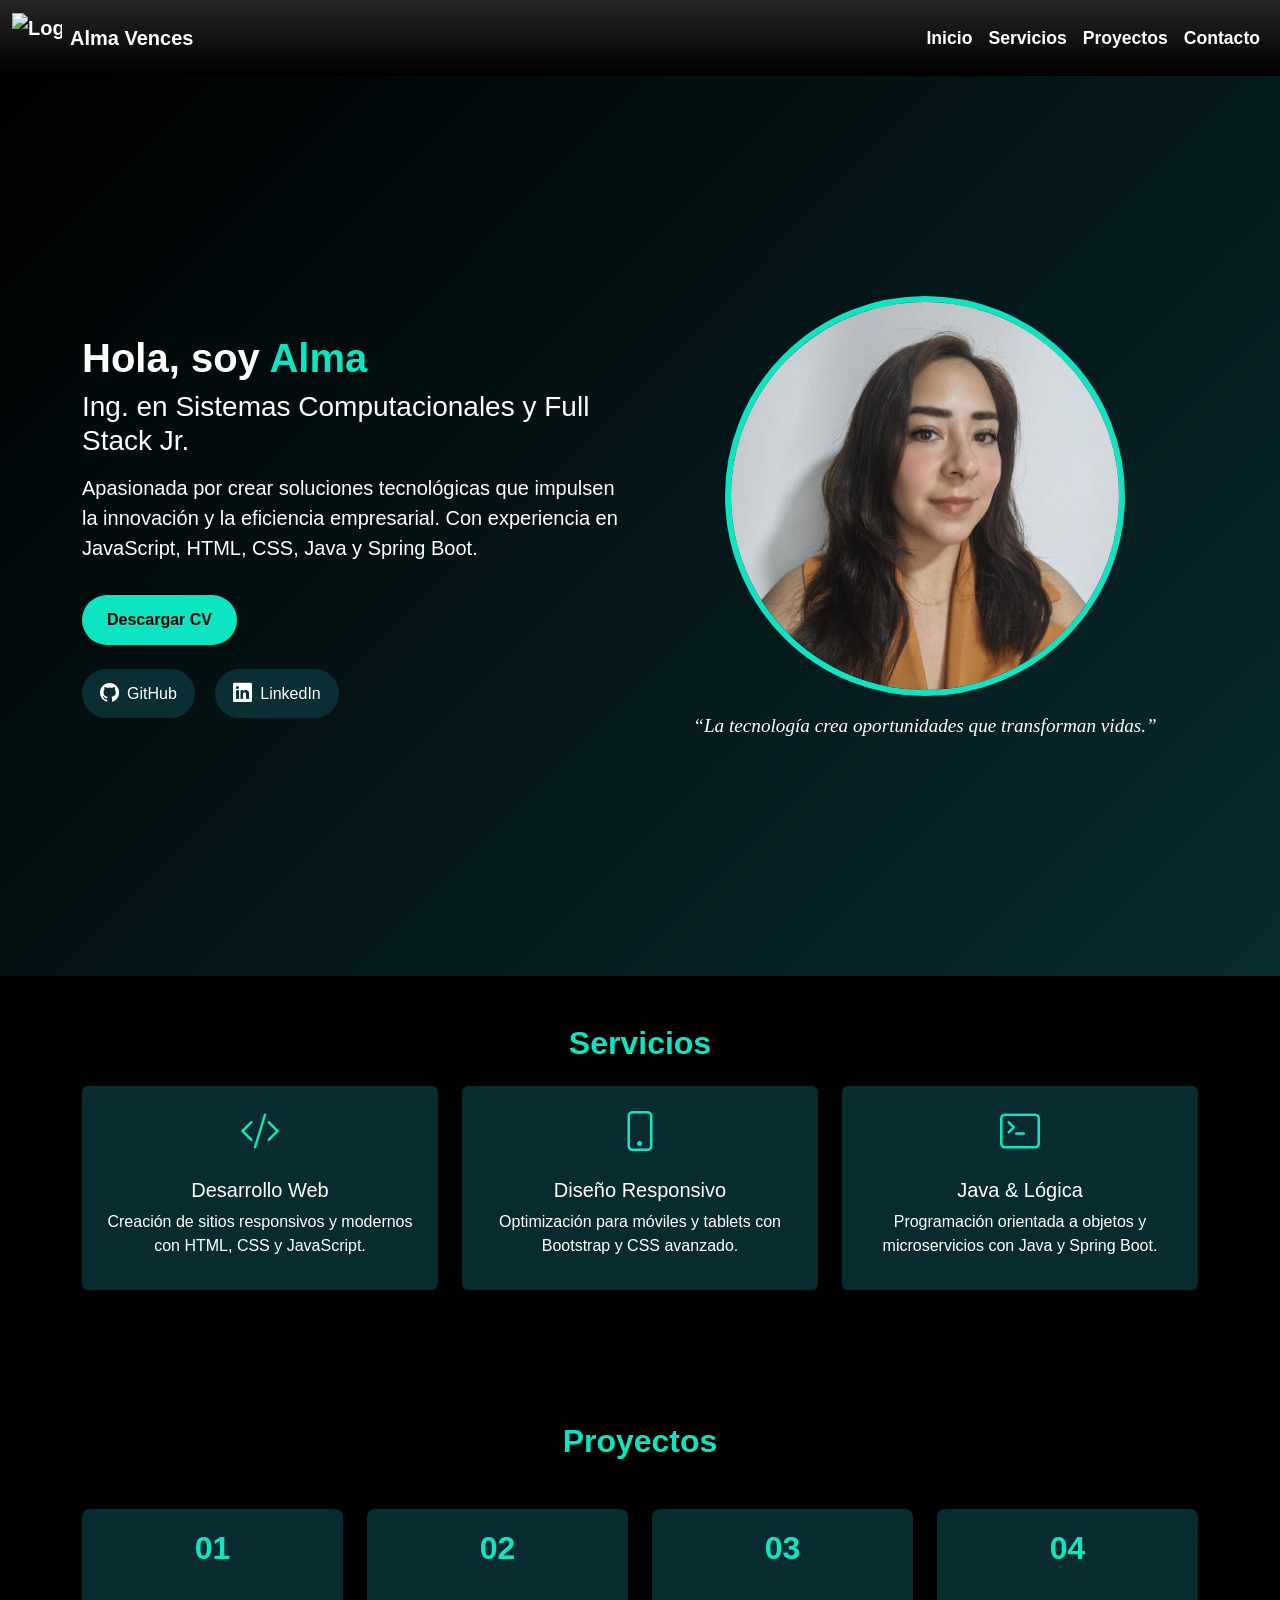
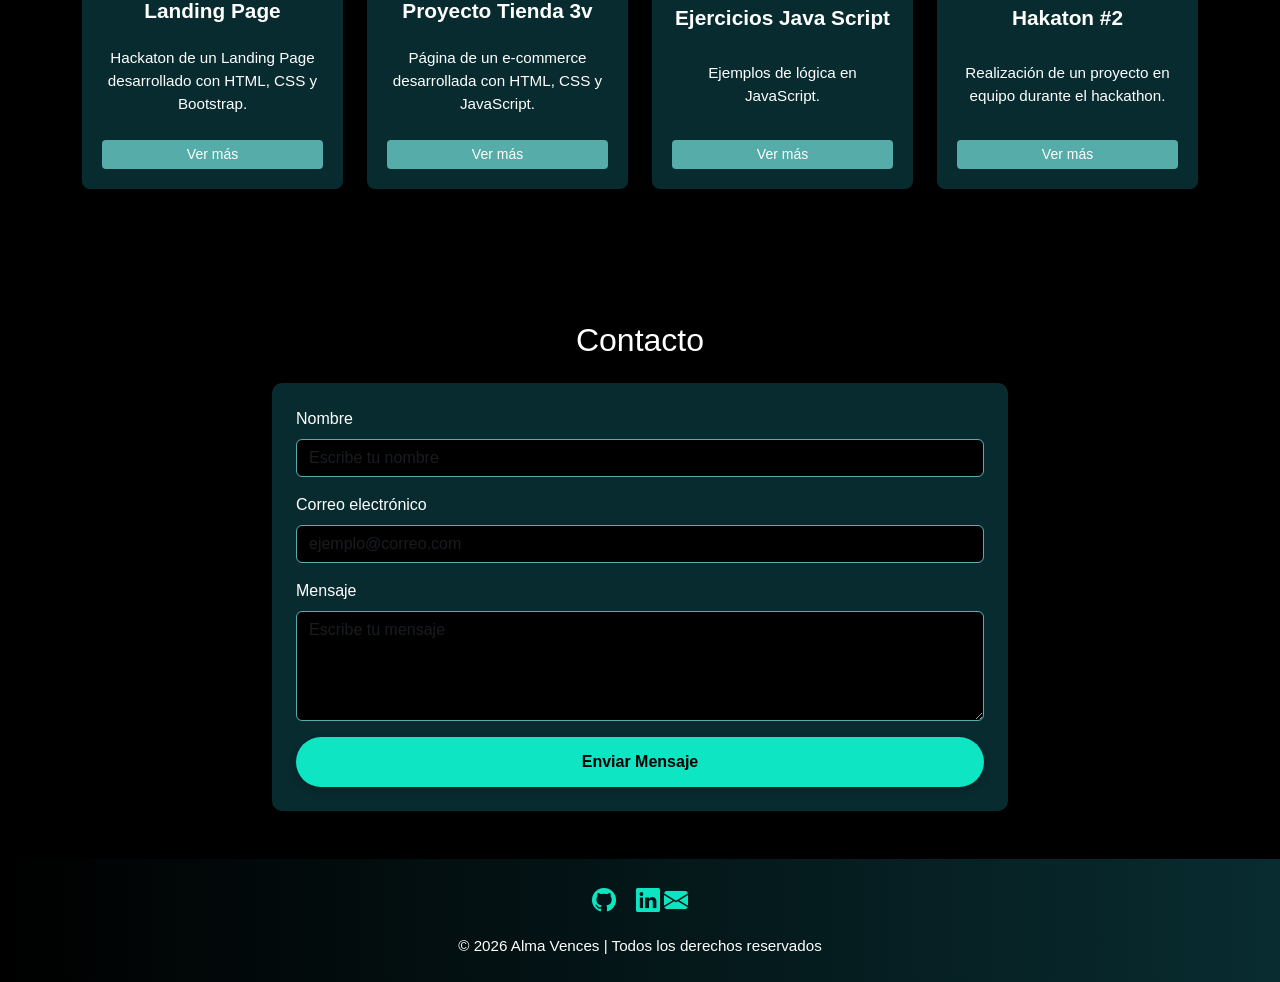
==== index.html @ 5c19abe3 "Se realiza correciones index" ====
<!DOCTYPE html>
<html lang="es">
<head>
  <meta charset="UTF-8">
  <meta name="viewport" content="width=device-width, initial-scale=1.0">
  <title>Portafolio Alma</title>

  <!-- Bootstrap -->
  <link href="https://cdn.jsdelivr.net/npm/bootstrap@5.3.2/dist/css/bootstrap.min.css" rel="stylesheet">
  <link rel="stylesheet" href="https://cdn.jsdelivr.net/npm/bootstrap-icons@1.11.1/font/bootstrap-icons.css">
  <!-- CSS propio -->
  <link rel="stylesheet" href="../css/style.css">
</head>
<body>
 
<!--Barra de navegación -->
  
<nav class="navbar navbar-expand-lg navbar-dark bg-gradient">
  <div class="container-fluid">
    <a class="navbar-brand d-flex align-items-center" href="#">
      <img src="https://cdn-icons-png.flaticon.com/512/2115/2115955.png" alt="Logo" width="50" height="50" class="me-2">
      <span class="fw-bold">Alma Vences</span>
    </a>
    <button class="navbar-toggler" type="button" data-bs-toggle="collapse" data-bs-target="#menu">
      <span class="navbar-toggler-icon"></span>
    </button>
    <div class="collapse navbar-collapse" id="menu" style="justify-content: flex-end;">
      <ul class="navbar-nav ms-auto">
        <li class="nav-item"><a class="nav-link" href="#inicio">Inicio</a></li>
        <li class="nav-item"><a class="nav-link" href="#servicios">Servicios</a></li>
        <li class="nav-item"><a class="nav-link" href="#proyectos">Proyectos</a></li>
        <li class="nav-item"><a class="nav-link" href="#contacto">Contacto</a></li>
      </ul>
    </div>
  </div>
</nav>

  <!-- Sección principal -->
<section id="inicio" class="d-flex align-items-center justify-content-center">
  <div class="container">
    <div class="row align-items-center">
      
      <!-- Texto de presentación (lado izquierdo) -->
      <div class="col-md-6 text-light">
        <h1 class="fw-bold">Hola, soy <span class="text-beige">Alma</span></h1>
        <h3 class="mb-3">Ing. en Sistemas Computacionales y Full Stack Jr.</h3>
        <p class="lead">
          Apasionada por crear soluciones tecnológicas que impulsen la innovación y la eficiencia empresarial.
          Con experiencia en JavaScript, HTML, CSS, Java y Spring Boot.
        </p>
        <button class="btn btn-cv mt-3"> Descargar CV</button>

        <!-- Íconos sociales -->
        <div class="mt-4 social-icons">
          <a href="https://github.com/tuusuario" target="_blank" class="btn-social me-3">
            <i class="bi bi-github"></i> GitHub
          </a>
          <a href="https://www.linkedin.com/in/tuusuario" target="_blank" class="btn-social">
            <i class="bi bi-linkedin"></i> LinkedIn
          </a>
        </div>
      </div>
      
      <!-- Imagen y frase (lado derecho) -->
      <div class="col-md-6 text-center">
        <img src="../assets/foto_linkedin.jpeg" class="foto-perfil mb-3" alt="Foto Alma">
        <p class="frase-sobre-imagen">“La tecnología crea oportunidades que transforman vidas.”</p>
      </div>
    </div>
  </div>
</section>


  <!-- Sección Servicios -->
<section id="servicios" class="container my-5">
  <h2 class="text-center mb-4">Servicios</h2>
  <div class="row text-center">
    
    <!-- Card 1 -->
    <div class="col-md-4 mb-4">
      <div class="card shadow servicio-card">
        <div class="card-body">
          <i class="bi bi-code-slash fs-1 text-acento"></i>
          <h5 class="mt-3">Desarrollo Web</h5>
          <p>Creación de sitios responsivos y modernos con HTML, CSS y JavaScript.</p>
        </div>
      </div>
    </div>
    
    <!-- Card 2 -->
    <div class="col-md-4 mb-4">
      <div class="card shadow servicio-card">
        <div class="card-body">
          <i class="bi bi-phone fs-1 text-acento"></i>
          <h5 class="mt-3">Diseño Responsivo</h5>
          <p>Optimización para móviles y tablets con Bootstrap y CSS avanzado.</p>
        </div>
      </div>
    </div>
    
    <!-- Card 3 -->
    <div class="col-md-4 mb-4">
      <div class="card shadow servicio-card">
        <div class="card-body">
          <i class="bi bi-terminal fs-1 text-acento"></i>
          <h5 class="mt-3">Java & Lógica</h5>
          <p>Programación orientada a objetos y microservicios con Java y Spring Boot.</p>
        </div>
      </div>
    </div>
    
  </div>
</section>

<!-- Sección Proyectos -->
<section id="proyectos" class="proyectos-section">
  <div class="container">
    <h2 class="text-center mb-5">Proyectos</h2>
    <div class="row">
      
      <!-- Proyecto 1 -->
      <div class="col-md-3 mb-4">
        <div class="proyecto-card">
          <h4>01</h4>
          <h5>Landing Page</h5>
          <p>Hackaton de un Landing Page desarrollado con HTML, CSS y Bootstrap.</p>
          <a href="https://github.com/vences10/LandingPage.git" class="btn btn-sm btn-acento">Ver más</a>
        </div>
      </div>
      
      <!-- Proyecto 2 -->
      <div class="col-md-3 mb-4">
        <div class="proyecto-card">
          <h4>02</h4>
          <h5>Proyecto Tienda 3v </h5>
          <p>Página de un e-commerce desarrollada con HTML, CSS y JavaScript.</p>
          <a href="https://github.com/FerIqm1993/Proyecto-Integrador-Generation.git" class="btn btn-sm btn-acento">Ver más</a>
        </div>
      </div>
      
      <!-- Proyecto 3 -->
      <div class="col-md-3 mb-4">
        <div class="proyecto-card">
          <h4>03</h4>
          <h5>Ejercicios Java Script</h5>
          <p>Ejemplos de lógica en JavaScript.</p>
          <a href="https://github.com/vences10/JavaScript-Ejercicios.git" class="btn btn-sm btn-acento">Ver más</a>
        </div>
      </div>
      
      <!-- Proyecto 4 -->
      <div class="col-md-3 mb-4">
        <div class="proyecto-card">
          <h4>04</h4>
          <h5>Hakaton #2</h5>
          <p>Realización de un proyecto en equipo durante el hackathon.</p>
          <a href="#" class="btn btn-sm btn-acento">Ver más</a>
        </div>
      </div>
      
    </div>
  </div>
</section>



<!-- Sección Contacto -->
<section id="contacto" class="container my-5">
  <h2 class="text-center mb-4">Contacto</h2>
  <div class="row justify-content-center">
    <div class="col-md-8">
      <form id="form-contacto" class="p-4 contacto-form">
        <div class="mb-3">
          <label for="nombre" class="form-label">Nombre</label>
          <input type="text" id="nombre" class="form-control" placeholder="Escribe tu nombre">
        </div>
        <div class="mb-3">
          <label for="email" class="form-label">Correo electrónico</label>
          <input type="email" id="email" class="form-control" placeholder="ejemplo@correo.com">
        </div>
        <div class="mb-3">
          <label for="mensaje" class="form-label">Mensaje</label>
          <textarea id="mensaje" class="form-control" rows="4" placeholder="Escribe tu mensaje"></textarea>
        </div>
        <button type="submit" class="btn btn-cv w-100">Enviar Mensaje</button>
      </form>
    </div>
  </div>
</section>

<!-- Footer -->
<footer class="footer mt-5">
  <div class="container text-center py-4">
    <div class="social-icons mb-3">
      <a href="#" class="me-3"><i class="bi bi-github"></i></a>
      <a href="#"><i class="bi bi-linkedin"></i></a>
      <a href="#"><i class="bi bi-envelope-fill"></i></a>
    </div>
    <p class="mb-0">© 2026 Alma Vences | Todos los derechos reservados</p>
  </div>
</footer>

<!-- Scripts -->
<script src="https://cdn.jsdelivr.net/npm/sweetalert2@11"></script>
<script src="https://cdn.jsdelivr.net/npm/bootstrap@5.3.2/dist/js/bootstrap.bundle.min.js"></script>

</body>
</html>
---- css/style.css ----
/* ======= Paleta de colores======== */
:root {
  --fondo-principal: #000000;      /* Negro profundo para el fondo principal */
  --fondo-secundario: #0a353ad3;   /* Gris oscuro metalizado para contrastes */
  --color-acento: #0ef1ccf1;       /* Verde/teal eléctrico para botones y CTA */
  --color-detalle: #55aca9;        /* Azul verdoso para detalles y hover */
  --texto-principal: #ffffff;      /* Blanco brillante para texto principal */
  --texto-secundario: #a1a1aa;     /* Gris neutro para texto secundario */
}

/* ========Estilos generales========== */
body {
  background-color: var(--fondo-principal);
  font-family: 'Poppins', sans-serif;
  color: var(--texto-principal);
}

/* =========Barra de navegación============ */
.navbar {
  font-weight: 700;
  font-size: 1.1rem;
  background: var(--fondo-principal);
}
.navbar .nav-link {
  color: var(--texto-principal) !important;
}
.navbar .nav-link:hover {
  color: var(--color-acento) !important;
}

/* Texto destacado en títulos */
.text-beige {
  color: var(--color-acento);
  font-weight: bold;
}

/* Fondo degradado del header */
.bg-gradient {
  background: linear-gradient(90deg, var(--fondo-principal), var(--fondo-secundario));
}

/* ======= Botón CV============= */
.btn-cv {
  background-color: var(--color-acento);
  color: var(--fondo-principal);
  font-weight: bold;
  padding: 12px 24px;
  border-radius: 30px;
  transition: all 0.3s ease;
  box-shadow: 0 4px 10px rgba(0,0,0,0.2);
}
.btn-cv:hover {
  background-color: var(--color-detalle);
  color: var(--texto-principal);
  transform: scale(1.05);
}

/* ==========
Botones sociales (GitHub / LinkedIn)
========== */
.btn-social {
  display: inline-flex;
  align-items: center;
  gap: 8px;
  background-color: var(--fondo-secundario);
  color: var(--texto-principal);
  padding: 10px 18px;
  border-radius: 30px;
  font-weight: 500;
  text-decoration: none;
  transition: all 0.3s ease;
}
.btn-social:hover {
  background-color: var(--color-acento);
  color: var(--fondo-principal);
  transform: scale(1.05);
}
.btn-social i {
  font-size: 1.2rem;
}

/* ========
Hero (sección inicio)
========= */
#inicio {
  height: 100vh;
  background: linear-gradient(135deg, var(--fondo-principal), var(--fondo-secundario));
  display: flex;
  align-items: center;
  color: var(--texto-principal);
}
#inicio h1, 
#inicio h3, 
#inicio p {
  color: var(--texto-principal);
}

/* Frase sobre la imagen */
.frase-sobre-imagen {
  font-style: italic;
  text-align: center;
  font-family: 'Merriweather', serif;
  font-size: 1.2rem;
  color: var(--texto-principal);
  margin-bottom: 15px;
}

/* Imagen circular con efecto */
.foto-perfil {
  width: 400px; /* más balanceado que 450px */
  height: 400px;
  object-fit: cover;
  border-radius: 50%;
  border: 6px solid var(--color-acento);
  transition: transform 0.4s ease, box-shadow 0.4s ease;
  margin-bottom: 15px;
}
.foto-perfil:hover {
  transform: scale(1.1);
  box-shadow: 0 0 25px rgba(0,0,0,0.6);
}

/* ============================
    Cards genéricas
   ============================ */
.card {
  border: 5px solid var(--fondo-secundario);
  background-color: var(--fondo-principal);
}
.card:hover {
  transform: scale(1.05);
  transition: 0.3s;
}

/* ========
   Sección Servicios
  ============== */
#servicios h2,
.proyectos-section h2 {
  color: var(--color-acento);
  font-weight: bold;
}
.servicio-card {
  background-color: var(--fondo-secundario);
  color: var(--texto-principal); /* 🔹 corregido: antes usabas var(--color-texto) que no existía */
  border: none;
  transition: transform 0.3s ease, box-shadow 0.3s ease;
}
.servicio-card:hover {
  transform: translateY(-8px);
  box-shadow: 0 8px 20px rgba(0,0,0,0.3);
}
.text-acento {
  color: var(--color-acento);
}
.servicio-card:hover i {
  transform: rotate(10deg) scale(1.2);
}

/* ============================
    Sección Proyectos
   ============================ */
.proyectos-section {
  background-color: var(--fondo-principal);
  padding: 60px 0;
}
.proyecto-card {
  background-color: var(--fondo-secundario);
  border-radius: 8px;
  padding: 20px;
  text-align: center;
  color: var(--texto-principal);
  min-height: 280px; /*  altura uniforme */
  display: flex;
  flex-direction: column;
  justify-content: space-between;
  transition: transform 0.3s ease, box-shadow 0.3s ease;
}
.proyecto-card h4 {
  font-size: 2rem;
  font-weight: bold;
  color: var(--color-acento);
}
.proyecto-card h5 {
  font-size: 1.3rem;
  font-weight: 600;
  margin: 15px 0;
}
.proyecto-card p {
  font-size: 0.95rem;
}
.proyecto-card:hover {
  transform: translateY(-10px);
  box-shadow: 0 8px 20px rgba(0,0,0,0.3);
}
/* Botón dentro de proyectos */
.btn-acento {
  background-color: var(--color-detalle);
  color: var(--texto-principal);
  border: none;
  transition: all 0.3s ease;
}
.btn-acento:hover {
  background-color: var(--color-acento);
  color: var(--fondo-principal);
  transform: scale(1.05);
}

/* ============================
    Formulario de contacto
   ============================ */
.contacto-form {
  background-color: var(--fondo-secundario);
  border-radius: 10px;
  color: var(--texto-principal);
  box-shadow: 0 4px 15px rgba(0,0,0,0.3);
}
.contacto-form .form-control {
  background-color: var(--fondo-principal);
  border: 1px solid var(--color-detalle);
  color: var(--texto-principal);
}
.contacto-form .form-control:focus {
  border-color: var(--color-acento);
  box-shadow: 0 0 8px var(--color-acento);
}

/* =======Footer========= */
.footer {
  background: linear-gradient(90deg, var(--fondo-principal), var(--fondo-secundario));
  color: var(--texto-principal);
  font-size: 0.95rem;
}
.footer .social-icons a {
  color: var(--color-acento);
  font-size: 1.5rem;
  transition: color 0.3s ease, transform 0.3s ease;
}
.footer .social-icons a:hover {
  color: var(--color-detalle);
  transform: scale(1.4);
}
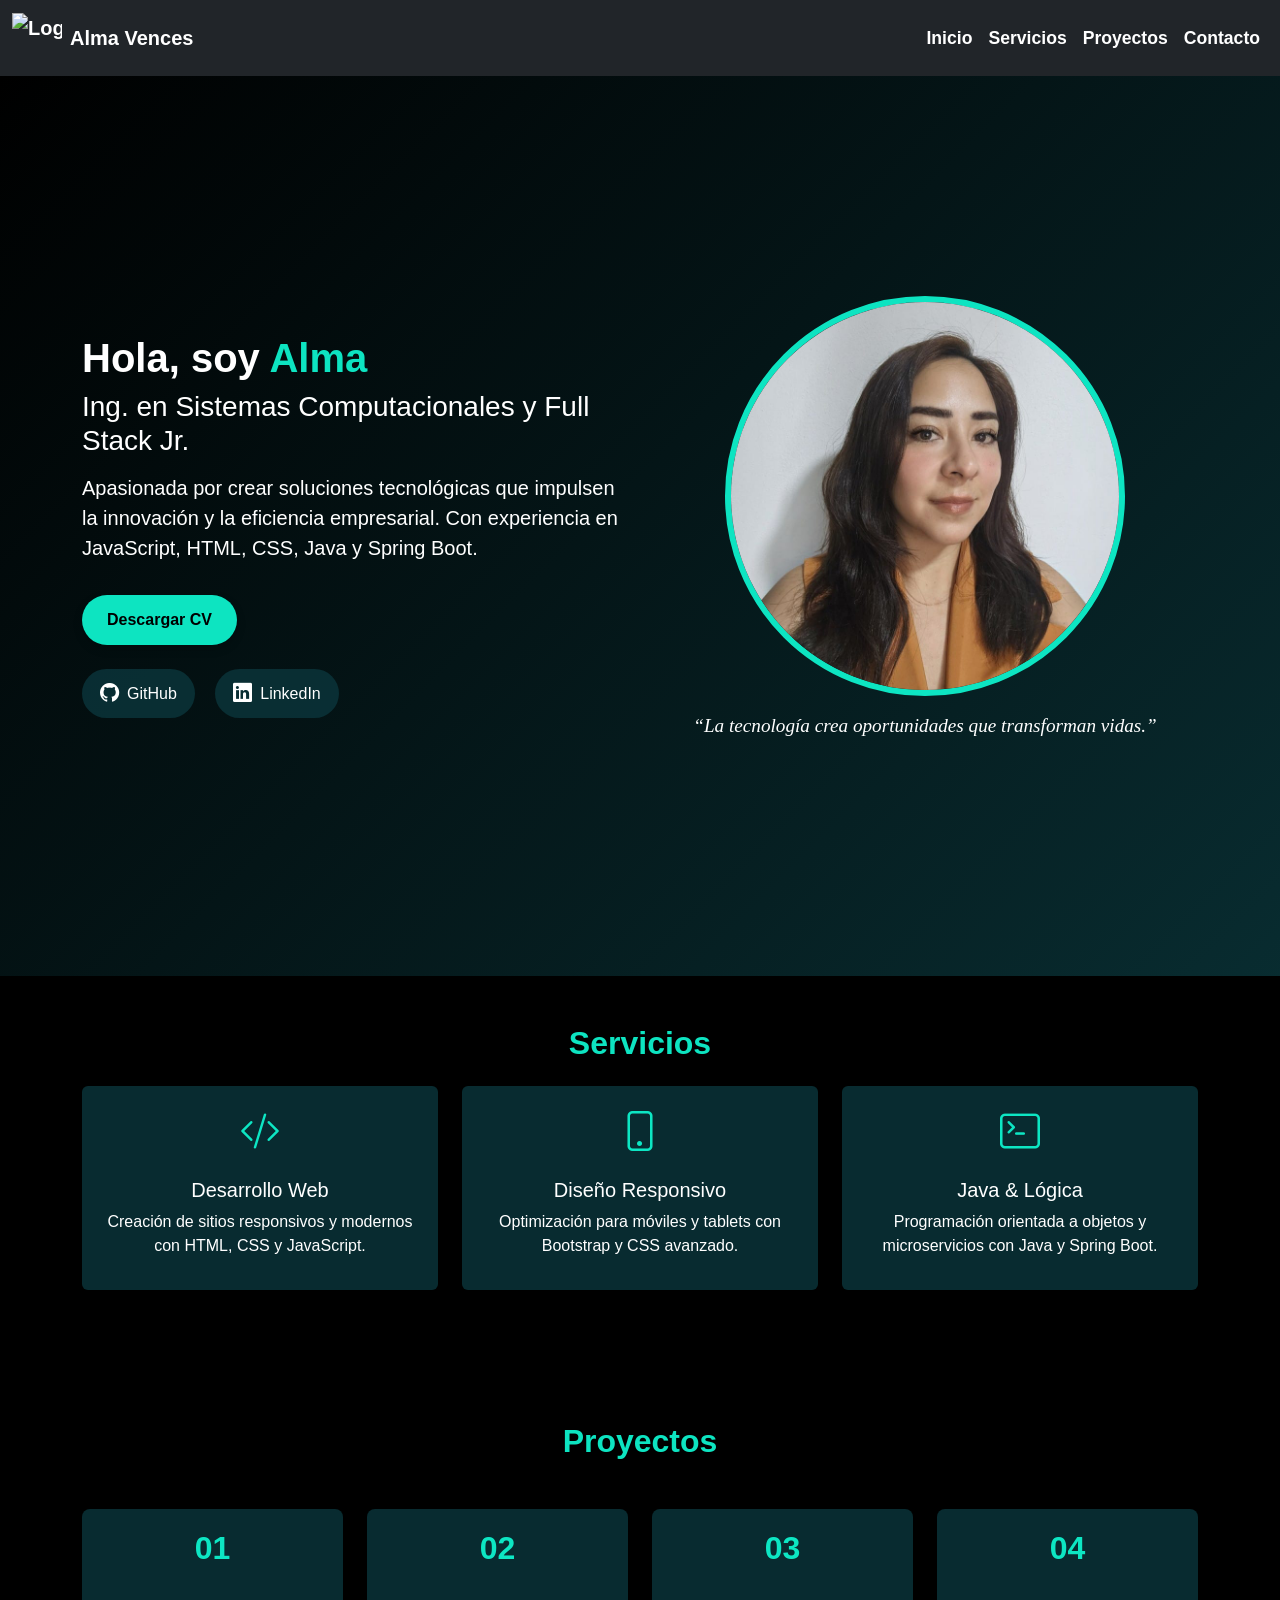
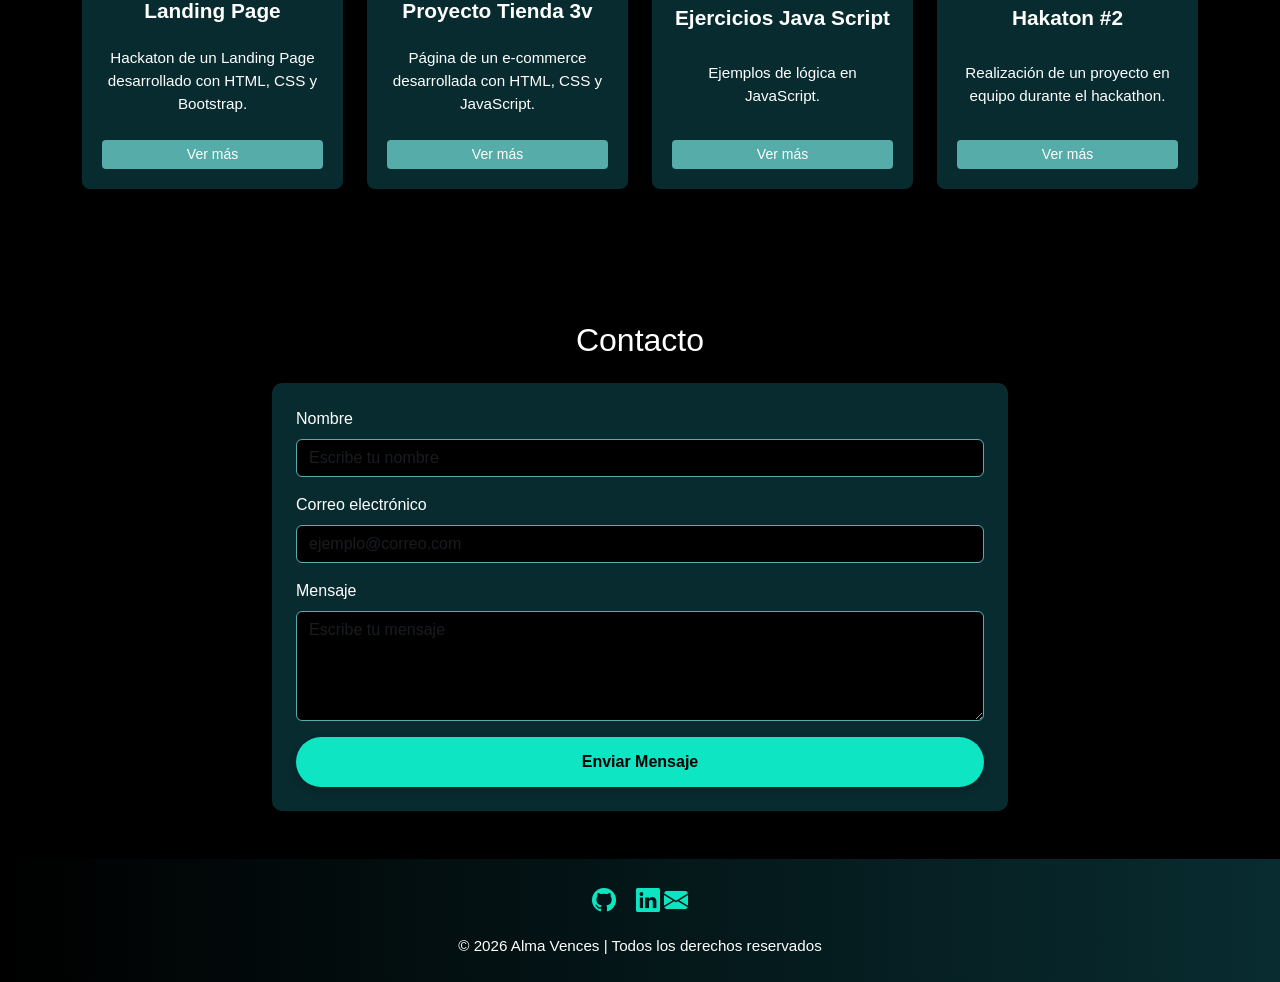
==== commit 147ff308: "Change navbar background class to bg-dark" ====
--- a/index.html
+++ b/index.html
@@ -9,13 +9,13 @@
   <link href="https://cdn.jsdelivr.net/npm/bootstrap@5.3.2/dist/css/bootstrap.min.css" rel="stylesheet">
   <link rel="stylesheet" href="https://cdn.jsdelivr.net/npm/bootstrap-icons@1.11.1/font/bootstrap-icons.css">
   <!-- CSS propio -->
-  <link rel="stylesheet" href="../css/style.css">
+  <link rel="stylesheet" href="css/style.css">
 </head>
 <body>
  
 <!--Barra de navegación -->
   
-<nav class="navbar navbar-expand-lg navbar-dark bg-gradient">
+<nav class="navbar navbar-expand-lg navbar-dark bg-dark">
   <div class="container-fluid">
     <a class="navbar-brand d-flex align-items-center" href="#">
       <img src="https://cdn-icons-png.flaticon.com/512/2115/2115955.png" alt="Logo" width="50" height="50" class="me-2">
@@ -63,7 +63,7 @@
       
       <!-- Imagen y frase (lado derecho) -->
       <div class="col-md-6 text-center">
-        <img src="../assets/foto_linkedin.jpeg" class="foto-perfil mb-3" alt="Foto Alma">
+        <img src="assets/foto_linkedin.jpeg" class="foto-perfil mb-3" alt="Foto Alma">
         <p class="frase-sobre-imagen">“La tecnología crea oportunidades que transforman vidas.”</p>
       </div>
     </div>
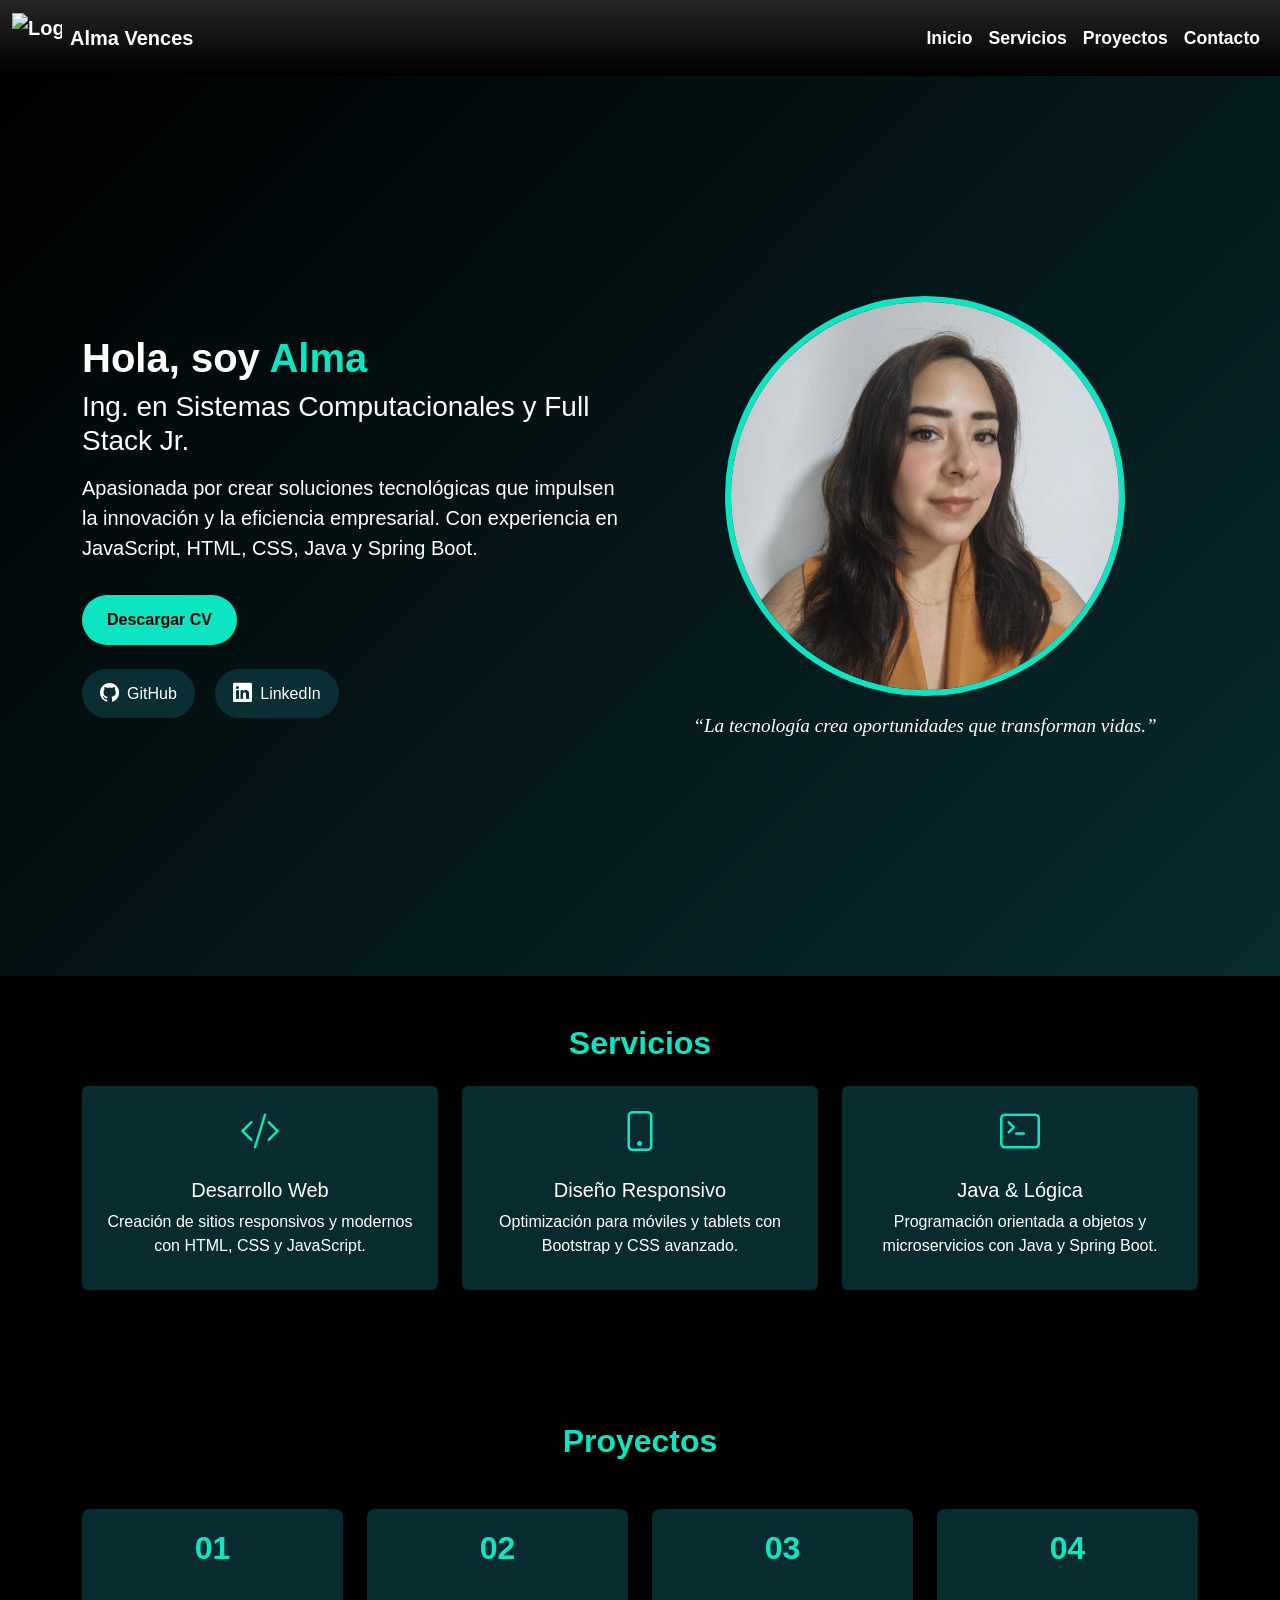
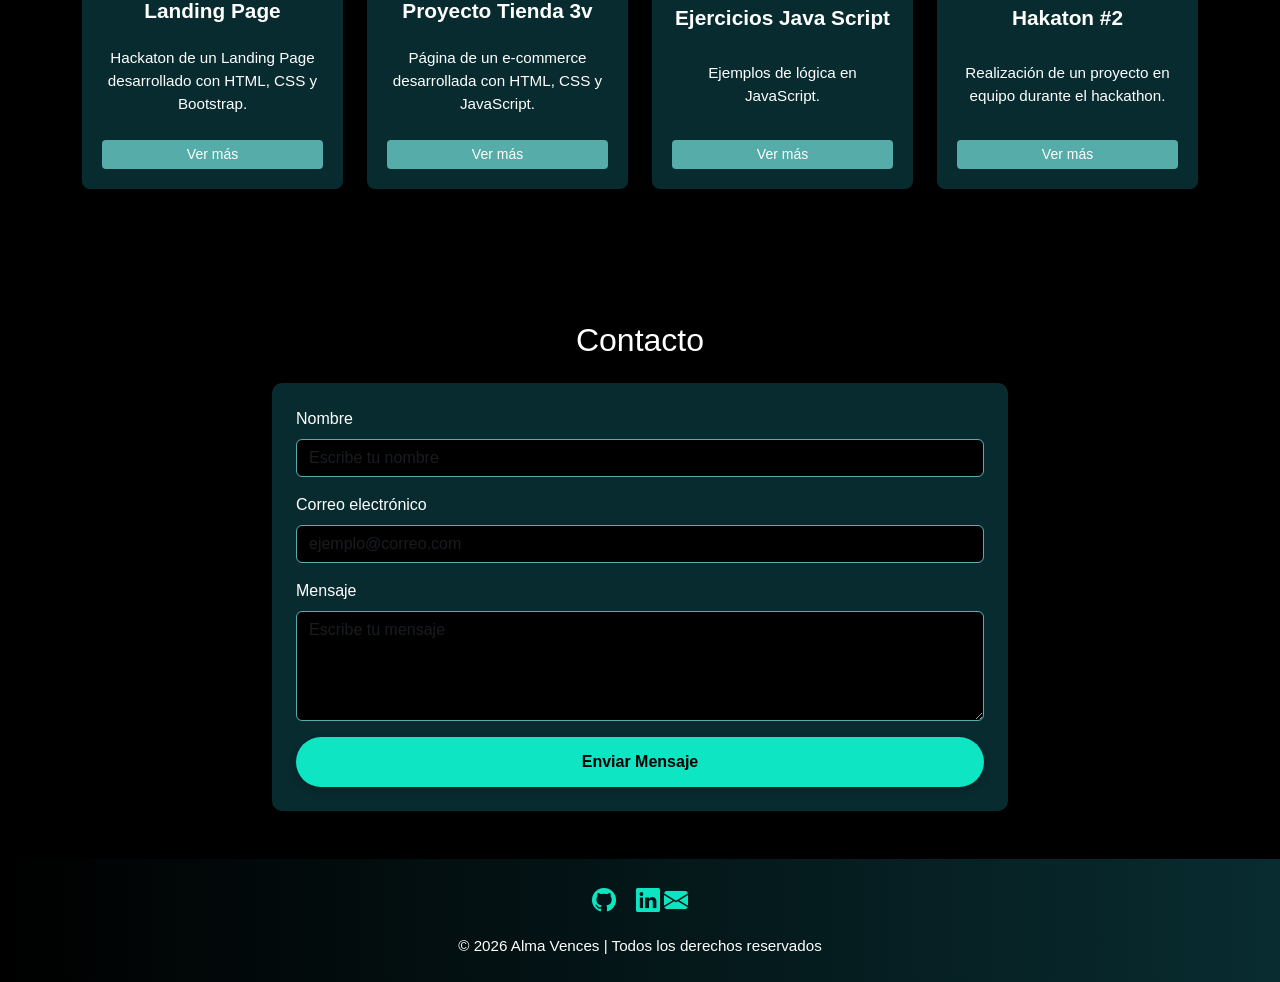
==== commit 72051b0a: "Se realiza correciones en ruta de proyectos" ====
--- a/index.html
+++ b/index.html
@@ -9,13 +9,13 @@
   <link href="https://cdn.jsdelivr.net/npm/bootstrap@5.3.2/dist/css/bootstrap.min.css" rel="stylesheet">
   <link rel="stylesheet" href="https://cdn.jsdelivr.net/npm/bootstrap-icons@1.11.1/font/bootstrap-icons.css">
   <!-- CSS propio -->
-  <link rel="stylesheet" href="css/style.css">
+  <link rel="stylesheet" href="../css/style.css">
 </head>
 <body>
  
 <!--Barra de navegación -->
   
-<nav class="navbar navbar-expand-lg navbar-dark bg-dark">
+<nav class="navbar navbar-expand-lg navbar-dark bg-gradient">
   <div class="container-fluid">
     <a class="navbar-brand d-flex align-items-center" href="#">
       <img src="https://cdn-icons-png.flaticon.com/512/2115/2115955.png" alt="Logo" width="50" height="50" class="me-2">
@@ -48,14 +48,14 @@
           Apasionada por crear soluciones tecnológicas que impulsen la innovación y la eficiencia empresarial.
           Con experiencia en JavaScript, HTML, CSS, Java y Spring Boot.
         </p>
-        <button class="btn btn-cv mt-3"> Descargar CV</button>
+        <a class="btn btn-cv mt-3" href="assets/CV_AlmaVences%20.pdf" download="CV_AlmaVences.pdf">Descargar CV</a>
 
         <!-- Íconos sociales -->
         <div class="mt-4 social-icons">
-          <a href="https://github.com/tuusuario" target="_blank" class="btn-social me-3">
+          <a href="https://github.com/vences10" target="_blank" class="btn-social me-3">
             <i class="bi bi-github"></i> GitHub
           </a>
-          <a href="https://www.linkedin.com/in/tuusuario" target="_blank" class="btn-social">
+          <a href="https://www.linkedin.com/in/alma-vences" target="_blank" class="btn-social">
             <i class="bi bi-linkedin"></i> LinkedIn
           </a>
         </div>
@@ -63,7 +63,7 @@
       
       <!-- Imagen y frase (lado derecho) -->
       <div class="col-md-6 text-center">
-        <img src="assets/foto_linkedin.jpeg" class="foto-perfil mb-3" alt="Foto Alma">
+        <img src="../assets/foto_linkedin.jpeg" class="foto-perfil mb-3" alt="Foto Alma">
         <p class="frase-sobre-imagen">“La tecnología crea oportunidades que transforman vidas.”</p>
       </div>
     </div>
@@ -154,7 +154,7 @@
           <h4>04</h4>
           <h5>Hakaton #2</h5>
           <p>Realización de un proyecto en equipo durante el hackathon.</p>
-          <a href="#" class="btn btn-sm btn-acento">Ver más</a>
+          <a href="https://github.com/vences10/Hackaton2_AgendaTelefonica.git" class="btn btn-sm btn-acento">Ver más</a>
         </div>
       </div>
       
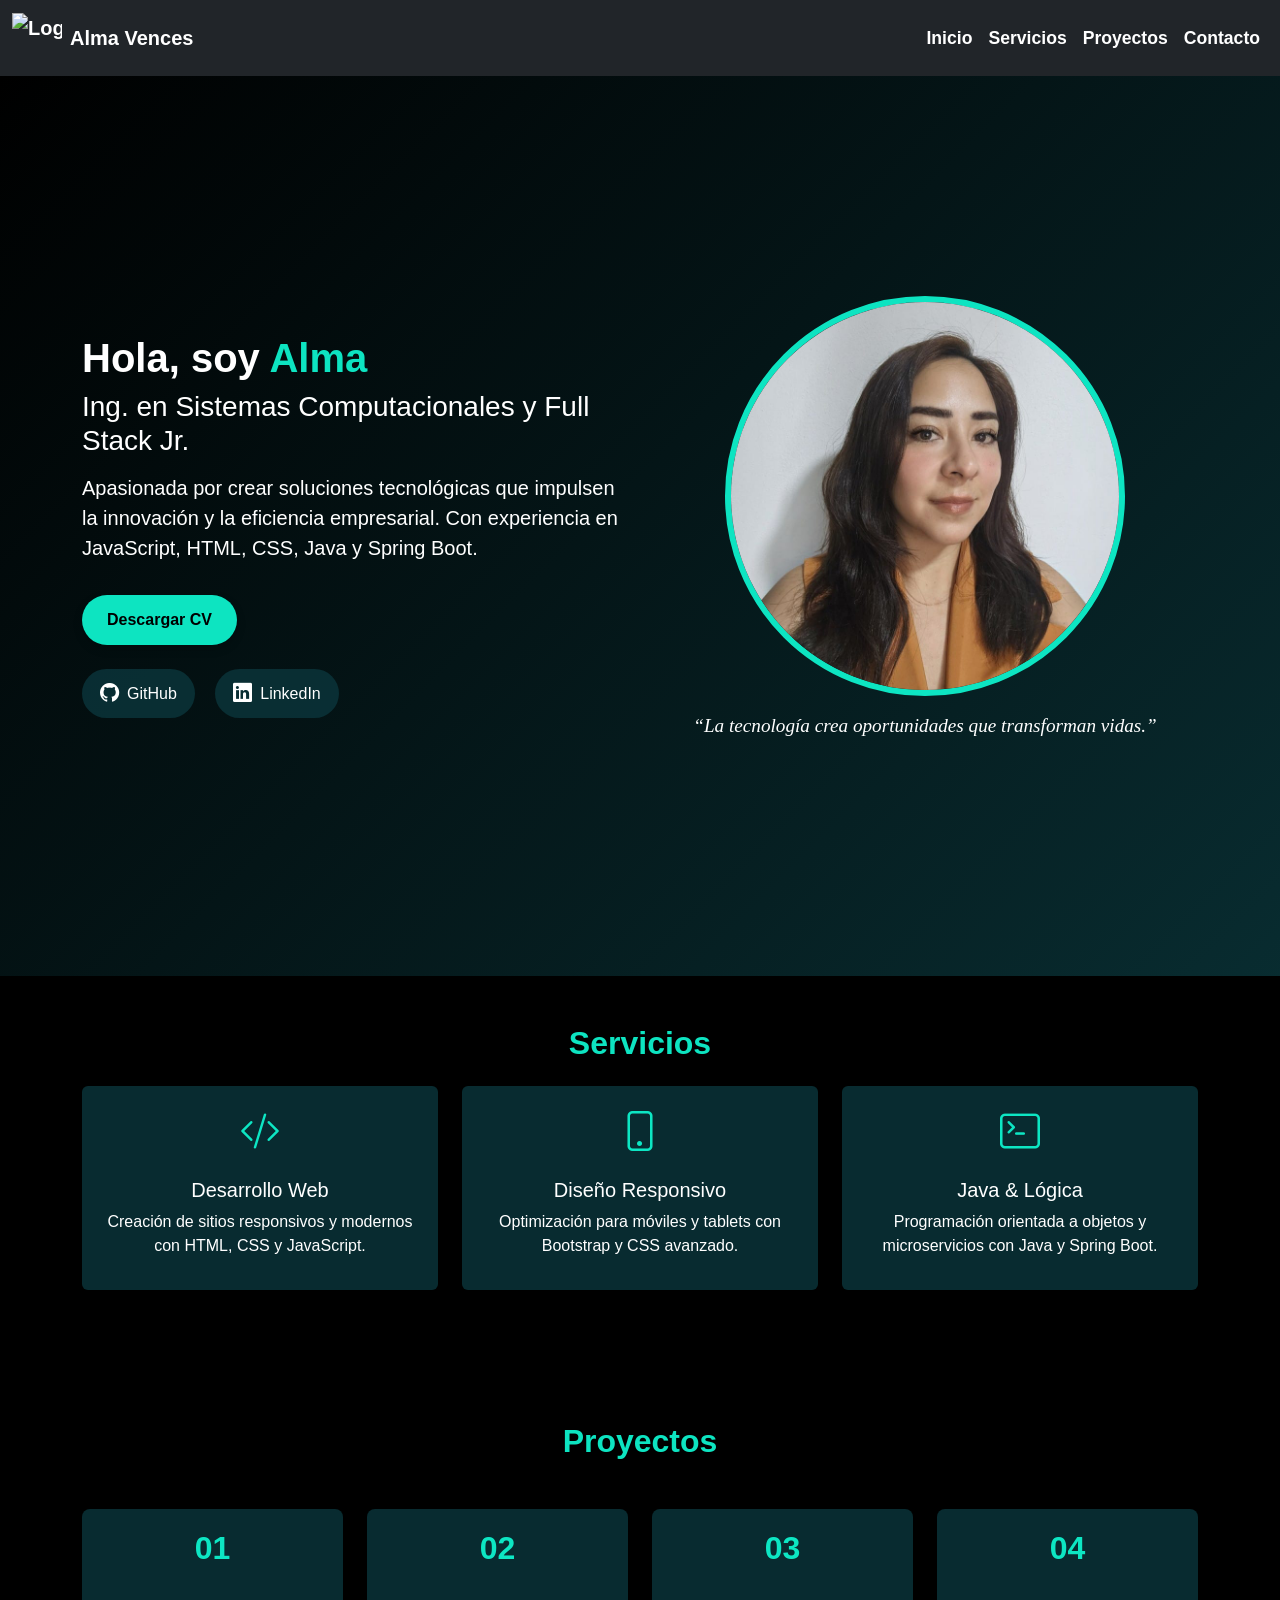
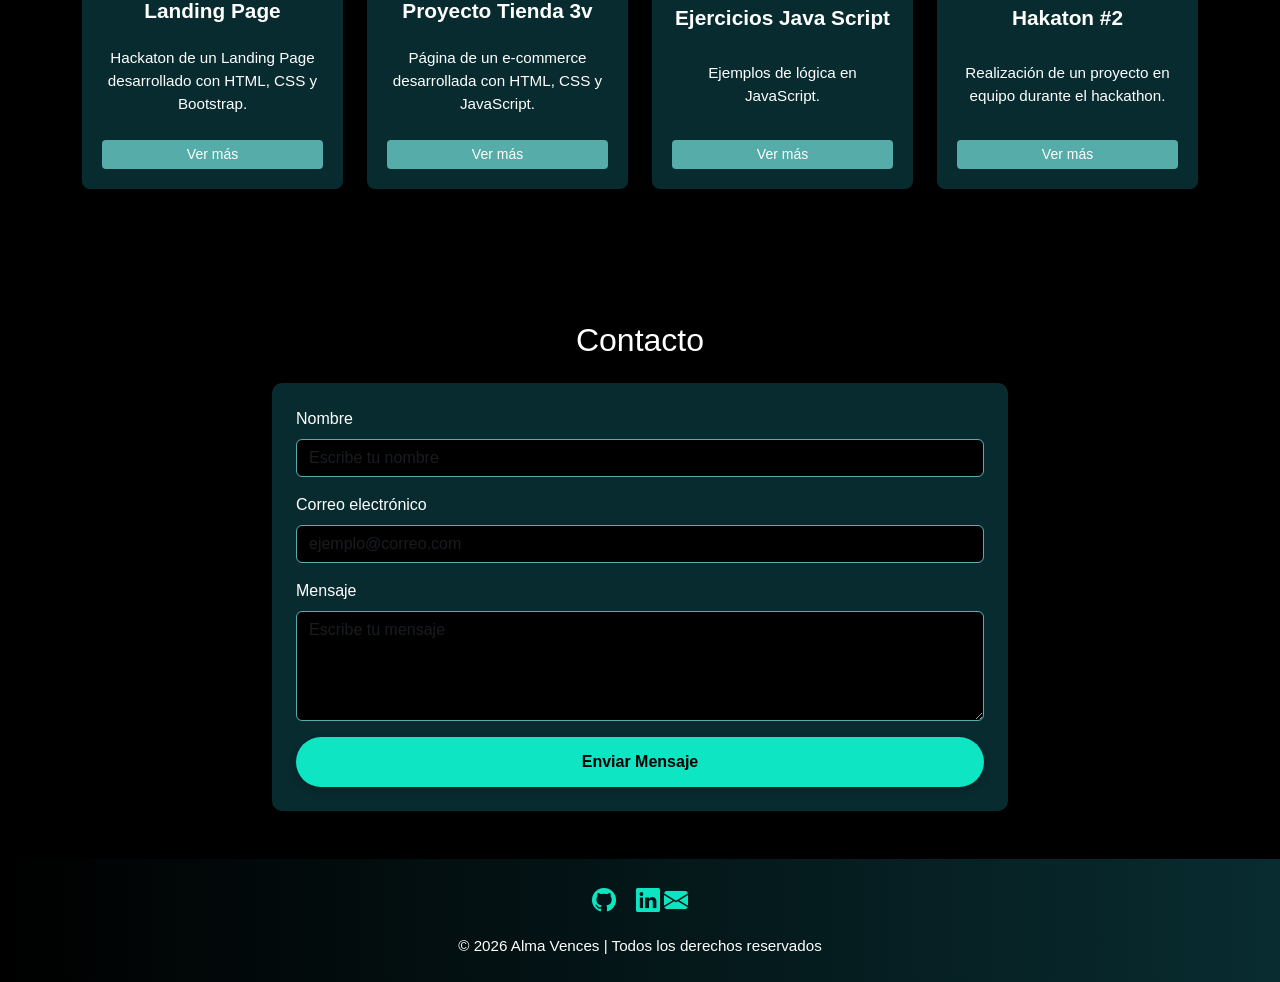
==== commit 220b95eb: "Merge branch 'main' of https://github.com/vences10/Portafolio" ====
--- a/index.html
+++ b/index.html
@@ -9,13 +9,13 @@
   <link href="https://cdn.jsdelivr.net/npm/bootstrap@5.3.2/dist/css/bootstrap.min.css" rel="stylesheet">
   <link rel="stylesheet" href="https://cdn.jsdelivr.net/npm/bootstrap-icons@1.11.1/font/bootstrap-icons.css">
   <!-- CSS propio -->
-  <link rel="stylesheet" href="../css/style.css">
+  <link rel="stylesheet" href="css/style.css">
 </head>
 <body>
  
 <!--Barra de navegación -->
   
-<nav class="navbar navbar-expand-lg navbar-dark bg-gradient">
+<nav class="navbar navbar-expand-lg navbar-dark bg-dark">
   <div class="container-fluid">
     <a class="navbar-brand d-flex align-items-center" href="#">
       <img src="https://cdn-icons-png.flaticon.com/512/2115/2115955.png" alt="Logo" width="50" height="50" class="me-2">
@@ -63,7 +63,7 @@
       
       <!-- Imagen y frase (lado derecho) -->
       <div class="col-md-6 text-center">
-        <img src="../assets/foto_linkedin.jpeg" class="foto-perfil mb-3" alt="Foto Alma">
+        <img src="assets/foto_linkedin.jpeg" class="foto-perfil mb-3" alt="Foto Alma">
         <p class="frase-sobre-imagen">“La tecnología crea oportunidades que transforman vidas.”</p>
       </div>
     </div>
